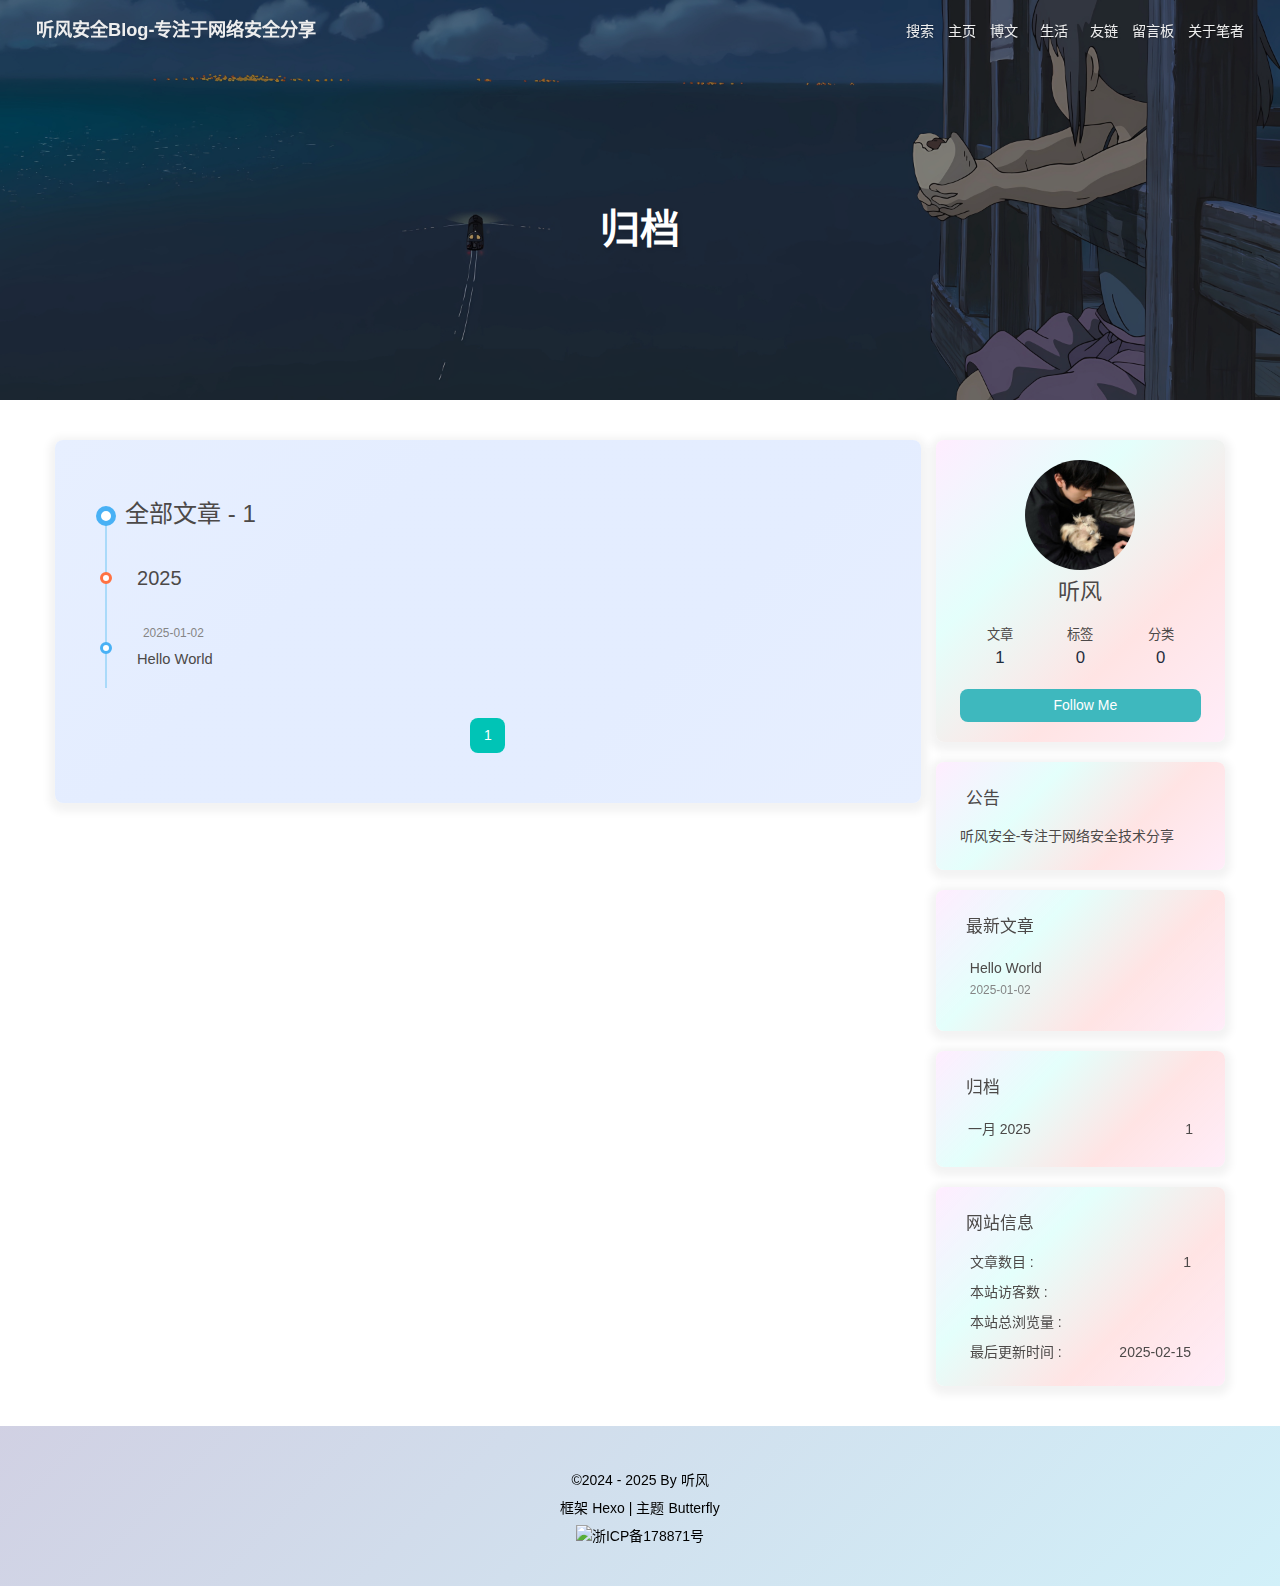
==== archives/index.html @ 0c395a83 "Site updated: 2025-02-15 21:21:56" ====
<!DOCTYPE html><html lang="zh-CN" data-theme="light"><head><meta charset="UTF-8"><meta http-equiv="X-UA-Compatible" content="IE=edge"><meta name="viewport" content="width=device-width, initial-scale=1.0,viewport-fit=cover"><title>归档 | 听风安全Blog-专注于网络安全分享</title><meta name="author" content="听风"><meta name="copyright" content="听风"><meta name="format-detection" content="telephone=no"><meta name="theme-color" content="#ffffff"><meta property="og:type" content="website">
<meta property="og:title" content="归档">
<meta property="og:url" content="http://www.tinfsec.xyz/archives/index.html">
<meta property="og:site_name" content="听风安全Blog-专注于网络安全分享">
<meta property="og:locale" content="zh_CN">
<meta property="og:image" content="http://www.tinfsec.xyz/image/icon.jpg">
<meta property="article:author" content="听风">
<meta name="twitter:card" content="summary">
<meta name="twitter:image" content="http://www.tinfsec.xyz/image/icon.jpg"><link rel="shortcut icon" href="/img/favicon.png"><link rel="canonical" href="http://www.tinfsec.xyz/archives/index.html"><link rel="preconnect" href="//cdn.jsdelivr.net"/><link rel="preconnect" href="//busuanzi.ibruce.info"/><link rel="stylesheet" href="/css/index.css"><link rel="stylesheet" href="https://cdn.jsdelivr.net/npm/@fortawesome/fontawesome-free/css/all.min.css"><link rel="stylesheet" href="https://cdn.jsdelivr.net/npm/node-snackbar/dist/snackbar.min.css" media="print" onload="this.media='all'"><script>
    (() => {
      
    const saveToLocal = {
      set: (key, value, ttl) => {
        if (!ttl) return
        const expiry = Date.now() + ttl * 86400000
        localStorage.setItem(key, JSON.stringify({ value, expiry }))
      },
      get: key => {
        const itemStr = localStorage.getItem(key)
        if (!itemStr) return undefined
        const { value, expiry } = JSON.parse(itemStr)
        if (Date.now() > expiry) {
          localStorage.removeItem(key)
          return undefined
        }
        return value
      }
    }

    window.btf = {
      saveToLocal,
      getScript: (url, attr = {}) => new Promise((resolve, reject) => {
        const script = document.createElement('script')
        script.src = url
        script.async = true
        Object.entries(attr).forEach(([key, val]) => script.setAttribute(key, val))
        script.onload = script.onreadystatechange = () => {
          if (!script.readyState || /loaded|complete/.test(script.readyState)) resolve()
        }
        script.onerror = reject
        document.head.appendChild(script)
      }),
      getCSS: (url, id) => new Promise((resolve, reject) => {
        const link = document.createElement('link')
        link.rel = 'stylesheet'
        link.href = url
        if (id) link.id = id
        link.onload = link.onreadystatechange = () => {
          if (!link.readyState || /loaded|complete/.test(link.readyState)) resolve()
        }
        link.onerror = reject
        document.head.appendChild(link)
      }),
      addGlobalFn: (key, fn, name = false, parent = window) => {
        if (!false && key.startsWith('pjax')) return
        const globalFn = parent.globalFn || {}
        globalFn[key] = globalFn[key] || {}
        globalFn[key][name || Object.keys(globalFn[key]).length] = fn
        parent.globalFn = globalFn
      }
    }
  
      
      const activateDarkMode = () => {
        document.documentElement.setAttribute('data-theme', 'dark')
        if (document.querySelector('meta[name="theme-color"]') !== null) {
          document.querySelector('meta[name="theme-color"]').setAttribute('content', '#0d0d0d')
        }
      }
      const activateLightMode = () => {
        document.documentElement.setAttribute('data-theme', 'light')
        if (document.querySelector('meta[name="theme-color"]') !== null) {
          document.querySelector('meta[name="theme-color"]').setAttribute('content', '#ffffff')
        }
      }

      btf.activateDarkMode = activateDarkMode
      btf.activateLightMode = activateLightMode

      const theme = saveToLocal.get('theme')
    
          theme === 'dark' ? activateDarkMode() : theme === 'light' ? activateLightMode() : null
        
      
      const asideStatus = saveToLocal.get('aside-status')
      if (asideStatus !== undefined) {
        document.documentElement.classList.toggle('hide-aside', asideStatus === 'hide')
      }
    
      
    const detectApple = () => {
      if (/iPad|iPhone|iPod|Macintosh/.test(navigator.userAgent)) {
        document.documentElement.classList.add('apple')
      }
    }
    detectApple()
  
    })()
  </script><script>const GLOBAL_CONFIG = {
  root: '/',
  algolia: undefined,
  localSearch: {"path":"/search.xml","preload":false,"top_n_per_article":1,"unescape":false,"languages":{"hits_empty":"未找到符合您查询的内容：${query}","hits_stats":"共找到 ${hits} 篇文章"}},
  translate: {"defaultEncoding":1,"translateDelay":0,"msgToTraditionalChinese":"繁","msgToSimplifiedChinese":"简"},
  highlight: {"plugin":"highlight.js","highlightCopy":true,"highlightLang":true,"highlightHeightLimit":false,"highlightFullpage":false,"highlightMacStyle":true},
  copy: {
    success: '复制成功',
    error: '复制失败',
    noSupport: '浏览器不支持'
  },
  relativeDate: {
    homepage: false,
    post: false
  },
  runtime: '',
  dateSuffix: {
    just: '刚刚',
    min: '分钟前',
    hour: '小时前',
    day: '天前',
    month: '个月前'
  },
  copyright: {"limitCount":150,"languages":{"author":"作者: 听风","link":"链接: ","source":"来源: 听风安全Blog-专注于网络安全分享","info":"著作权归作者所有。商业转载请联系作者获得授权，非商业转载请注明出处。"}},
  lightbox: 'null',
  Snackbar: {"chs_to_cht":"已切换为繁体中文","cht_to_chs":"已切换为简体中文","day_to_night":"已切换为深色模式","night_to_day":"已切换为浅色模式","bgLight":"#49b1f5","bgDark":"#2d3035","position":"bottom-left"},
  infinitegrid: {
    js: 'https://cdn.jsdelivr.net/npm/@egjs/infinitegrid/dist/infinitegrid.min.js',
    buttonText: '加载更多'
  },
  isPhotoFigcaption: false,
  islazyloadPlugin: false,
  isAnchor: false,
  percent: {
    toc: true,
    rightside: false,
  },
  autoDarkmode: false
}</script><script id="config-diff">var GLOBAL_CONFIG_SITE = {
  title: '归档',
  isHighlightShrink: false,
  isToc: false,
  pageType: 'archive'
}</script><link rel="stylesheet" href="/styles/main.css"><script src="/styles/fish.js"></script><script src="https://cdn.bootcss.com/jquery/3.4.1/jquery.min.js"></script><meta name="generator" content="Hexo 7.3.0"><link rel="alternate" href="/atom.xml" title="听风安全Blog-专注于网络安全分享" type="application/atom+xml">
</head><body><div id="sidebar"><div id="menu-mask"></div><div id="sidebar-menus"><div class="avatar-img text-center"><img src="/image/icon.jpg" onerror="this.onerror=null;this.src='/img/friend_404.gif'" alt="avatar"/></div><div class="site-data text-center"><a href="/archives/"><div class="headline">文章</div><div class="length-num">1</div></a><a href="/tags/"><div class="headline">标签</div><div class="length-num">0</div></a><a href="/categories/"><div class="headline">分类</div><div class="length-num">0</div></a></div><div class="menus_items"><div class="menus_item"><a class="site-page" href="/"><i class="fa-fw fas fa-home"></i><span> 主页</span></a></div><div class="menus_item"><span class="site-page group"><i class="fa-fw fa fa-graduation-cap"></i><span> 博文</span><i class="fas fa-chevron-down"></i></span><ul class="menus_item_child"><li><a class="site-page child" href="/categories/"><i class="fa-fw fa fa-archive"></i><span> 分类</span></a></li><li><a class="site-page child" href="/tags/"><i class="fa-fw fa fa-tags"></i><span> 标签</span></a></li><li><a class="site-page child" href="/archives/"><i class="fa-fw fa fa-folder-open"></i><span> 归档</span></a></li></ul></div><div class="menus_item"><span class="site-page group"><i class="fa-fw fas fa-list"></i><span> 生活</span><i class="fas fa-chevron-down"></i></span><ul class="menus_item_child"><li><a class="site-page child" href="/photos/"><i class="fa-fw fa fa-camera-retro"></i><span> 相册</span></a></li><li><a class="site-page child" href="/music/"><i class="fa-fw fa fa-music"></i><span> 音乐</span></a></li><li><a class="site-page child" href="/movies/"><i class="fa-fw fas fa-video"></i><span> 影视</span></a></li></ul></div><div class="menus_item"><a class="site-page" href="/links/"><i class="fa-fw fa fa-link"></i><span> 友链</span></a></div><div class="menus_item"><a class="site-page" href="/comment/"><i class="fa-fw fa fa-paper-plane"></i><span> 留言板</span></a></div><div class="menus_item"><a class="site-page" href="/about/"><i class="fa-fw fas fa-heart"></i><span> 关于笔者</span></a></div></div></div></div><div class="page" id="body-wrap"><header class="not-home-page" id="page-header" style="background-image: url(/image/back.jpg);"><nav id="nav"><span id="blog-info"><a class="nav-site-title" href="/"><span class="site-name">听风安全Blog-专注于网络安全分享</span></a></span><div id="menus"><div id="search-button"><span class="site-page social-icon search"><i class="fas fa-search fa-fw"></i><span> 搜索</span></span></div><div class="menus_items"><div class="menus_item"><a class="site-page" href="/"><i class="fa-fw fas fa-home"></i><span> 主页</span></a></div><div class="menus_item"><span class="site-page group"><i class="fa-fw fa fa-graduation-cap"></i><span> 博文</span><i class="fas fa-chevron-down"></i></span><ul class="menus_item_child"><li><a class="site-page child" href="/categories/"><i class="fa-fw fa fa-archive"></i><span> 分类</span></a></li><li><a class="site-page child" href="/tags/"><i class="fa-fw fa fa-tags"></i><span> 标签</span></a></li><li><a class="site-page child" href="/archives/"><i class="fa-fw fa fa-folder-open"></i><span> 归档</span></a></li></ul></div><div class="menus_item"><span class="site-page group"><i class="fa-fw fas fa-list"></i><span> 生活</span><i class="fas fa-chevron-down"></i></span><ul class="menus_item_child"><li><a class="site-page child" href="/photos/"><i class="fa-fw fa fa-camera-retro"></i><span> 相册</span></a></li><li><a class="site-page child" href="/music/"><i class="fa-fw fa fa-music"></i><span> 音乐</span></a></li><li><a class="site-page child" href="/movies/"><i class="fa-fw fas fa-video"></i><span> 影视</span></a></li></ul></div><div class="menus_item"><a class="site-page" href="/links/"><i class="fa-fw fa fa-link"></i><span> 友链</span></a></div><div class="menus_item"><a class="site-page" href="/comment/"><i class="fa-fw fa fa-paper-plane"></i><span> 留言板</span></a></div><div class="menus_item"><a class="site-page" href="/about/"><i class="fa-fw fas fa-heart"></i><span> 关于笔者</span></a></div></div><div id="toggle-menu"><span class="site-page"><i class="fas fa-bars fa-fw"></i></span></div></div></nav><div id="page-site-info"><h1 id="site-title">归档</h1></div></header><main class="layout" id="content-inner"><div id="archive"><div class="article-sort-title">全部文章 - 1</div><div class="article-sort"><div class="article-sort-item year">2025</div><div class="article-sort-item no-article-cover"><div class="article-sort-item-info"><div class="article-sort-item-time"><i class="far fa-calendar-alt"></i><time class="post-meta-date-created" datetime="2025-01-02T10:53:34.000Z" title="发表于 2025-01-02 18:53:34">2025-01-02</time></div><a class="article-sort-item-title" href="/2025/01/02/hello-world/" title="Hello World">Hello World</a></div></div></div><nav id="pagination"><div class="pagination"><span class="page-number current">1</span></div></nav></div><div class="aside-content" id="aside-content"><div class="card-widget card-info text-center"><div class="avatar-img"><img src="/image/icon.jpg" onerror="this.onerror=null;this.src='/img/friend_404.gif'" alt="avatar"/></div><div class="author-info-name">听风</div><div class="author-info-description"></div><div class="site-data"><a href="/archives/"><div class="headline">文章</div><div class="length-num">1</div></a><a href="/tags/"><div class="headline">标签</div><div class="length-num">0</div></a><a href="/categories/"><div class="headline">分类</div><div class="length-num">0</div></a></div><a id="card-info-btn" target="_blank" rel="noopener" href="https://github.com/tingfsec"><i class="fab fa-github"></i><span>Follow Me</span></a></div><div class="card-widget card-announcement"><div class="item-headline"><i class="fas fa-bullhorn fa-shake"></i><span>公告</span></div><div class="announcement_content">听风安全-专注于网络安全技术分享</div></div><div class="sticky_layout"><div class="card-widget card-recent-post"><div class="item-headline"><i class="fas fa-history"></i><span>最新文章</span></div><div class="aside-list"><div class="aside-list-item no-cover"><div class="content"><a class="title" href="/2025/01/02/hello-world/" title="Hello World">Hello World</a><time datetime="2025-01-02T10:53:34.000Z" title="发表于 2025-01-02 18:53:34">2025-01-02</time></div></div></div></div><div class="card-widget card-archives">
    <div class="item-headline">
      <i class="fas fa-archive"></i>
      <span>归档</span>
      
    </div>
  
    <ul class="card-archive-list">
      
        <li class="card-archive-list-item">
          <a class="card-archive-list-link" href="/archives/2025/01/">
            <span class="card-archive-list-date">
              一月 2025
            </span>
            <span class="card-archive-list-count">1</span>
          </a>
        </li>
      
    </ul>
  </div><div class="card-widget card-webinfo"><div class="item-headline"><i class="fas fa-chart-line"></i><span>网站信息</span></div><div class="webinfo"><div class="webinfo-item"><div class="item-name">文章数目 :</div><div class="item-count">1</div></div><div class="webinfo-item"><div class="item-name">本站访客数 :</div><div class="item-count" id="busuanzi_value_site_uv"><i class="fa-solid fa-spinner fa-spin"></i></div></div><div class="webinfo-item"><div class="item-name">本站总浏览量 :</div><div class="item-count" id="busuanzi_value_site_pv"><i class="fa-solid fa-spinner fa-spin"></i></div></div><div class="webinfo-item"><div class="item-name">最后更新时间 :</div><div class="item-count" id="last-push-date" data-lastPushDate="2025-02-15T13:21:54.171Z"><i class="fa-solid fa-spinner fa-spin"></i></div></div></div></div></div></div></main><footer id="footer"><div id="footer-wrap"><div class="copyright">&copy;2024 - 2025 By 听风</div><div class="framework-info"><span>框架 </span><a target="_blank" rel="noopener" href="https://hexo.io">Hexo</a><span class="footer-separator">|</span><span>主题 </span><a target="_blank" rel="noopener" href="https://github.com/jerryc127/hexo-theme-butterfly">Butterfly</a></div><div class="footer_custom_text"><img src="https://haiyong.site/img/icp.png"><a href="https://beian.miit.gov.cn/#/Integrated/index" style="color:black" target="_blank">浙ICP备178871号</a></div></div></footer></div><div id="rightside"><div id="rightside-config-hide"><button id="translateLink" type="button" title="简繁转换">简</button><button id="darkmode" type="button" title="日间和夜间模式切换"><i class="fas fa-adjust"></i></button><button id="hide-aside-btn" type="button" title="单栏和双栏切换"><i class="fas fa-arrows-alt-h"></i></button></div><div id="rightside-config-show"><button id="rightside-config" type="button" title="设置"><i class="fas fa-cog fa-spin"></i></button><button id="go-up" type="button" title="回到顶部"><span class="scroll-percent"></span><i class="fas fa-arrow-up"></i></button></div></div><div><script src="/js/utils.js"></script><script src="/js/main.js"></script><script src="/js/tw_cn.js"></script><script src="https://cdn.jsdelivr.net/npm/node-snackbar/dist/snackbar.min.js"></script><div class="js-pjax"><script>(() => {
  const runMermaid = ele => {
    window.loadMermaid = true
    const theme = document.documentElement.getAttribute('data-theme') === 'dark' ? 'dark' : 'default'

    ele.forEach((item, index) => {
      const mermaidSrc = item.firstElementChild
      const mermaidThemeConfig = `%%{init:{ 'theme':'${theme}'}}%%\n`
      const mermaidID = `mermaid-${index}`
      const mermaidDefinition = mermaidThemeConfig + mermaidSrc.textContent

      const renderFn = mermaid.render(mermaidID, mermaidDefinition)
      const renderMermaid = svg => {
        mermaidSrc.insertAdjacentHTML('afterend', svg)
      }

      // mermaid v9 and v10 compatibility
      typeof renderFn === 'string' ? renderMermaid(renderFn) : renderFn.then(({ svg }) => renderMermaid(svg))
    })
  }

  const codeToMermaid = () => {
    const codeMermaidEle = document.querySelectorAll('pre > code.mermaid')
    if (codeMermaidEle.length === 0) return

    codeMermaidEle.forEach(ele => {
      const preEle = document.createElement('pre')
      preEle.className = 'mermaid-src'
      preEle.hidden = true
      preEle.textContent = ele.textContent
      const newEle = document.createElement('div')
      newEle.className = 'mermaid-wrap'
      newEle.appendChild(preEle)
      ele.parentNode.replaceWith(newEle)
    })
  }

  const loadMermaid = () => {
    if (true) codeToMermaid()
    const $mermaid = document.querySelectorAll('#article-container .mermaid-wrap')
    if ($mermaid.length === 0) return

    const runMermaidFn = () => runMermaid($mermaid)
    btf.addGlobalFn('themeChange', runMermaidFn, 'mermaid')
    window.loadMermaid ? runMermaidFn() : btf.getScript('https://cdn.jsdelivr.net/npm/mermaid/dist/mermaid.min.js').then(runMermaidFn)
  }

  btf.addGlobalFn('encrypt', loadMermaid, 'mermaid')
  window.pjax ? loadMermaid() : document.addEventListener('DOMContentLoaded', loadMermaid)
})()</script></div><script src="https://cdn.bootcss.com/jquery/3.4.1/jquery.min.js"></script><script src="https://cdn.jsdelivr.net/gh/xiabo2/CDN@latest/fishes.js"></script><script defer="defer" id="fluttering_ribbon" mobile="false" src="https://cdn.jsdelivr.net/npm/butterfly-extsrc/dist/canvas-fluttering-ribbon.min.js"></script><script src="https://cdn.jsdelivr.net/npm/butterfly-extsrc/dist/activate-power-mode.min.js"></script><script>POWERMODE.colorful = true;
POWERMODE.shake = true;
POWERMODE.mobile = false;
document.body.addEventListener('input', POWERMODE);
</script><script id="click-heart" src="https://cdn.jsdelivr.net/npm/butterfly-extsrc/dist/click-heart.min.js" async="async" mobile="false"></script><script async data-pjax src="//busuanzi.ibruce.info/busuanzi/2.3/busuanzi.pure.mini.js"></script><div id="local-search"><div class="search-dialog"><nav class="search-nav"><span class="search-dialog-title">搜索</span><span id="loading-status"></span><button class="search-close-button"><i class="fas fa-times"></i></button></nav><div class="text-center" id="loading-database"><i class="fas fa-spinner fa-pulse"></i><span>  数据加载中</span></div><div class="search-wrap"><div id="local-search-input"><div class="local-search-box"><input class="local-search-box--input" placeholder="搜索文章" type="text"/></div></div><hr/><div id="local-search-results"></div><div id="local-search-stats-wrap"></div></div></div><div id="search-mask"></div><script src="/js/search/local-search.js"></script></div></div></body></html>
---- styles/main.css ----
/* 鱼塘固定宽度 */
canvas:not(#ribbon-canvas), #web_bg {
    margin-bottom: -0.5rem;
    display: block;
    width: 100%;
    height: 160px
}
 
/* 鱼塘渐变色 */
body{
 overflow-x: hidden;
}
#footer {
 height:160px;
 background: linear-gradient(
  135deg,
  rgba(23, 23, 116, 0.2),
  rgba(28, 181, 224, 0.2)
 );
}
#footer #footer-wrap,
#footer-wrap a {
 color: #000;
}
#footer #footer-wrap {
 z-index: 1;
}
 
#footer .container {
 line-height: 0;
 position: relative;
 height: 100%;
 width: 100vw;
}
 
/* 侧边栏个人信息卡片动态渐变色 */
#aside-content>.card-widget.card-info{
    background: linear-gradient(-45deg, rgba(255, 225, 245, 0.6), 
rgba(255, 225, 225, 0.9), 
rgba(225, 255, 251, 0.9), 
rgba(255, 225, 255, 0.6));
}
[data-theme=dark] #aside-content>.card-widget.card-info {
    background: linear-gradient(-45deg, rgb(225, 238, 255), 
    rgba(225, 255, 253, 0.9), 
    rgba(225, 243, 255, 0.9), 
    rgba(255, 225, 253, 0.6));
}
/* 侧边栏公告栏卡片渐变色 */
#aside-content>.card-widget.card-announcement{
    background: linear-gradient(-45deg, rgba(255, 225, 245, 0.6), 
    rgba(255, 225, 225, 0.9), 
    rgba(225, 255, 251, 0.9), 
    rgba(255, 225, 255, 0.6));
}
[data-theme=dark] #aside-content>.card-widget.card-announcement{
    background: linear-gradient(-45deg, rgba(255, 225, 245, 0.6), 
    rgba(255, 225, 225, 0.9), 
    rgba(225, 255, 251, 0.9), 
    rgba(255, 225, 255, 0.6));
}
/* 侧边栏目录最新文章卡片渐变色 */
#aside-content>.sticky_layout>.card-widget{
    background: linear-gradient(-45deg, rgba(255, 225, 245, 0.6), 
    rgba(255, 225, 225, 0.9), 
    rgba(225, 255, 251, 0.9), 
    rgba(255, 225, 255, 0.6));
}
[data-theme=dark] #aside-content>.sticky_layout>.card-widget{
    background: linear-gradient(-45deg, rgba(255, 225, 245, 0.6), 
    rgba(255, 225, 225, 0.9), 
    rgba(225, 255, 251, 0.9), 
    rgba(255, 225, 255, 0.6));
}
/* 个人信息Follow me按钮 */
#aside-content>.card-widget.card-info>#card-info-btn {
    background-color: #3eb8be;
    border-radius: 8px;
}
/*文章页面*/
/* .layout>#post {
    background: linear-gradient(-45deg, rgba(225, 255, 252, 0.8), 
rgba(255, 225, 229, 0.9), 
rgba(225, 255, 225, 0.9), 
rgba(253, 255, 225, 0.8));
}
[data-theme=dark] .layout>#post {
    background: linear-gradient(-45deg, rgba(24,40,72,.2), 
rgba(35,37,58,.9), 
rgba(35,37,58,.9), 
rgba(24,40,72,.2));
} */
/*主页文章预览页面*/
#recent-posts>.recent-post-item{
    background: linear-gradient(-45deg, rgba(225, 255, 252, 0.8), 
    rgba(255, 225, 229, 0.9), 
    rgba(225, 255, 225, 0.9), 
    rgba(253, 255, 225, 0.8));
}
[data-theme=dark] #recent-posts>.recent-post-item{
    background: linear-gradient(-45deg, rgba(24,40,72,.2), 
rgba(35,37,58,.9), 
rgba(35,37,58,.9), 
rgba(24,40,72,.2));
}
 
/*分类页面*/
.layout>#page {
    background: linear-gradient(-45deg, rgba(225,235,255,.8), 
rgba(225,235,255,.9), 
rgba(225,235,255,.9), 
rgba(225,235,255,.8));
}
[data-theme=dark] .layout>#page {
    background: linear-gradient(-45deg, rgba(24,40,72,.2), 
rgba(35,37,58,.9), 
rgba(35,37,58,.9), 
rgba(24,40,72,.2));
}
 
/*时间轴页面*/
.layout>#archive {
    background: linear-gradient(-45deg, rgba(225,235,255,.8), 
rgba(225,235,255,.9), 
rgba(225,235,255,.9), 
rgba(225,235,255,.8));
}
[data-theme=dark] .layout>#archive {
    background: linear-gradient(-45deg, rgba(24,40,72,.2), 
rgba(35,37,58,.9), 
rgba(35,37,58,.9), 
rgba(24,40,72,.2));
}
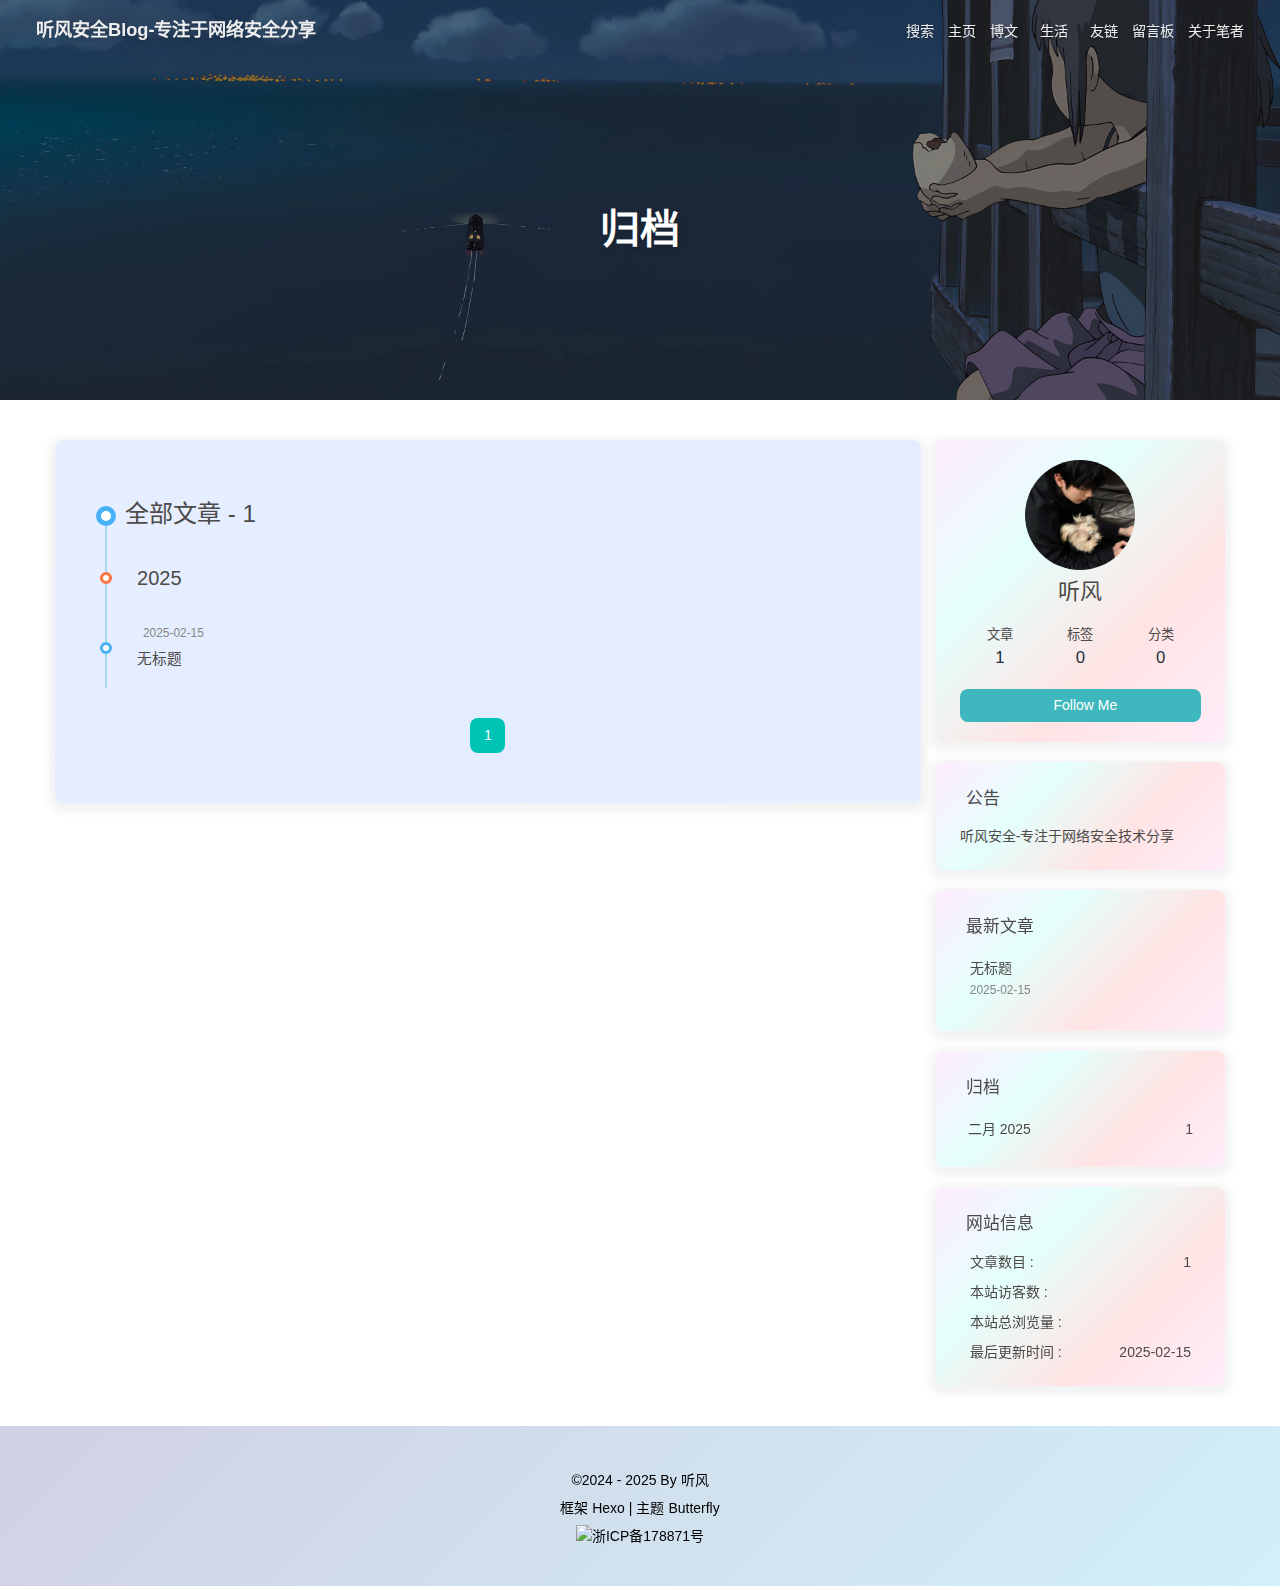
==== commit f31ee7fa: "Site updated: 2025-02-15 22:52:41" ====
--- a/archives/index.html
+++ b/archives/index.html
@@ -140,7 +140,7 @@
   isToc: false,
   pageType: 'archive'
 }</script><link rel="stylesheet" href="/styles/main.css"><script src="/styles/fish.js"></script><script src="https://cdn.bootcss.com/jquery/3.4.1/jquery.min.js"></script><meta name="generator" content="Hexo 7.3.0"><link rel="alternate" href="/atom.xml" title="听风安全Blog-专注于网络安全分享" type="application/atom+xml">
-</head><body><div id="sidebar"><div id="menu-mask"></div><div id="sidebar-menus"><div class="avatar-img text-center"><img src="/image/icon.jpg" onerror="this.onerror=null;this.src='/img/friend_404.gif'" alt="avatar"/></div><div class="site-data text-center"><a href="/archives/"><div class="headline">文章</div><div class="length-num">1</div></a><a href="/tags/"><div class="headline">标签</div><div class="length-num">0</div></a><a href="/categories/"><div class="headline">分类</div><div class="length-num">0</div></a></div><div class="menus_items"><div class="menus_item"><a class="site-page" href="/"><i class="fa-fw fas fa-home"></i><span> 主页</span></a></div><div class="menus_item"><span class="site-page group"><i class="fa-fw fa fa-graduation-cap"></i><span> 博文</span><i class="fas fa-chevron-down"></i></span><ul class="menus_item_child"><li><a class="site-page child" href="/categories/"><i class="fa-fw fa fa-archive"></i><span> 分类</span></a></li><li><a class="site-page child" href="/tags/"><i class="fa-fw fa fa-tags"></i><span> 标签</span></a></li><li><a class="site-page child" href="/archives/"><i class="fa-fw fa fa-folder-open"></i><span> 归档</span></a></li></ul></div><div class="menus_item"><span class="site-page group"><i class="fa-fw fas fa-list"></i><span> 生活</span><i class="fas fa-chevron-down"></i></span><ul class="menus_item_child"><li><a class="site-page child" href="/photos/"><i class="fa-fw fa fa-camera-retro"></i><span> 相册</span></a></li><li><a class="site-page child" href="/music/"><i class="fa-fw fa fa-music"></i><span> 音乐</span></a></li><li><a class="site-page child" href="/movies/"><i class="fa-fw fas fa-video"></i><span> 影视</span></a></li></ul></div><div class="menus_item"><a class="site-page" href="/links/"><i class="fa-fw fa fa-link"></i><span> 友链</span></a></div><div class="menus_item"><a class="site-page" href="/comment/"><i class="fa-fw fa fa-paper-plane"></i><span> 留言板</span></a></div><div class="menus_item"><a class="site-page" href="/about/"><i class="fa-fw fas fa-heart"></i><span> 关于笔者</span></a></div></div></div></div><div class="page" id="body-wrap"><header class="not-home-page" id="page-header" style="background-image: url(/image/back.jpg);"><nav id="nav"><span id="blog-info"><a class="nav-site-title" href="/"><span class="site-name">听风安全Blog-专注于网络安全分享</span></a></span><div id="menus"><div id="search-button"><span class="site-page social-icon search"><i class="fas fa-search fa-fw"></i><span> 搜索</span></span></div><div class="menus_items"><div class="menus_item"><a class="site-page" href="/"><i class="fa-fw fas fa-home"></i><span> 主页</span></a></div><div class="menus_item"><span class="site-page group"><i class="fa-fw fa fa-graduation-cap"></i><span> 博文</span><i class="fas fa-chevron-down"></i></span><ul class="menus_item_child"><li><a class="site-page child" href="/categories/"><i class="fa-fw fa fa-archive"></i><span> 分类</span></a></li><li><a class="site-page child" href="/tags/"><i class="fa-fw fa fa-tags"></i><span> 标签</span></a></li><li><a class="site-page child" href="/archives/"><i class="fa-fw fa fa-folder-open"></i><span> 归档</span></a></li></ul></div><div class="menus_item"><span class="site-page group"><i class="fa-fw fas fa-list"></i><span> 生活</span><i class="fas fa-chevron-down"></i></span><ul class="menus_item_child"><li><a class="site-page child" href="/photos/"><i class="fa-fw fa fa-camera-retro"></i><span> 相册</span></a></li><li><a class="site-page child" href="/music/"><i class="fa-fw fa fa-music"></i><span> 音乐</span></a></li><li><a class="site-page child" href="/movies/"><i class="fa-fw fas fa-video"></i><span> 影视</span></a></li></ul></div><div class="menus_item"><a class="site-page" href="/links/"><i class="fa-fw fa fa-link"></i><span> 友链</span></a></div><div class="menus_item"><a class="site-page" href="/comment/"><i class="fa-fw fa fa-paper-plane"></i><span> 留言板</span></a></div><div class="menus_item"><a class="site-page" href="/about/"><i class="fa-fw fas fa-heart"></i><span> 关于笔者</span></a></div></div><div id="toggle-menu"><span class="site-page"><i class="fas fa-bars fa-fw"></i></span></div></div></nav><div id="page-site-info"><h1 id="site-title">归档</h1></div></header><main class="layout" id="content-inner"><div id="archive"><div class="article-sort-title">全部文章 - 1</div><div class="article-sort"><div class="article-sort-item year">2025</div><div class="article-sort-item no-article-cover"><div class="article-sort-item-info"><div class="article-sort-item-time"><i class="far fa-calendar-alt"></i><time class="post-meta-date-created" datetime="2025-01-02T10:53:34.000Z" title="发表于 2025-01-02 18:53:34">2025-01-02</time></div><a class="article-sort-item-title" href="/2025/01/02/hello-world/" title="Hello World">Hello World</a></div></div></div><nav id="pagination"><div class="pagination"><span class="page-number current">1</span></div></nav></div><div class="aside-content" id="aside-content"><div class="card-widget card-info text-center"><div class="avatar-img"><img src="/image/icon.jpg" onerror="this.onerror=null;this.src='/img/friend_404.gif'" alt="avatar"/></div><div class="author-info-name">听风</div><div class="author-info-description"></div><div class="site-data"><a href="/archives/"><div class="headline">文章</div><div class="length-num">1</div></a><a href="/tags/"><div class="headline">标签</div><div class="length-num">0</div></a><a href="/categories/"><div class="headline">分类</div><div class="length-num">0</div></a></div><a id="card-info-btn" target="_blank" rel="noopener" href="https://github.com/tingfsec"><i class="fab fa-github"></i><span>Follow Me</span></a></div><div class="card-widget card-announcement"><div class="item-headline"><i class="fas fa-bullhorn fa-shake"></i><span>公告</span></div><div class="announcement_content">听风安全-专注于网络安全技术分享</div></div><div class="sticky_layout"><div class="card-widget card-recent-post"><div class="item-headline"><i class="fas fa-history"></i><span>最新文章</span></div><div class="aside-list"><div class="aside-list-item no-cover"><div class="content"><a class="title" href="/2025/01/02/hello-world/" title="Hello World">Hello World</a><time datetime="2025-01-02T10:53:34.000Z" title="发表于 2025-01-02 18:53:34">2025-01-02</time></div></div></div></div><div class="card-widget card-archives">
+</head><body><div id="sidebar"><div id="menu-mask"></div><div id="sidebar-menus"><div class="avatar-img text-center"><img src="/image/icon.jpg" onerror="this.onerror=null;this.src='/img/friend_404.gif'" alt="avatar"/></div><div class="site-data text-center"><a href="/archives/"><div class="headline">文章</div><div class="length-num">1</div></a><a href="/tags/"><div class="headline">标签</div><div class="length-num">0</div></a><a href="/categories/"><div class="headline">分类</div><div class="length-num">0</div></a></div><div class="menus_items"><div class="menus_item"><a class="site-page" href="/"><i class="fa-fw fas fa-home"></i><span> 主页</span></a></div><div class="menus_item"><span class="site-page group"><i class="fa-fw fa fa-graduation-cap"></i><span> 博文</span><i class="fas fa-chevron-down"></i></span><ul class="menus_item_child"><li><a class="site-page child" href="/categories/"><i class="fa-fw fa fa-archive"></i><span> 分类</span></a></li><li><a class="site-page child" href="/tags/"><i class="fa-fw fa fa-tags"></i><span> 标签</span></a></li><li><a class="site-page child" href="/archives/"><i class="fa-fw fa fa-folder-open"></i><span> 归档</span></a></li></ul></div><div class="menus_item"><span class="site-page group"><i class="fa-fw fas fa-list"></i><span> 生活</span><i class="fas fa-chevron-down"></i></span><ul class="menus_item_child"><li><a class="site-page child" href="/photos/"><i class="fa-fw fa fa-camera-retro"></i><span> 相册</span></a></li><li><a class="site-page child" href="/music/"><i class="fa-fw fa fa-music"></i><span> 音乐</span></a></li><li><a class="site-page child" href="/movies/"><i class="fa-fw fas fa-video"></i><span> 影视</span></a></li></ul></div><div class="menus_item"><a class="site-page" href="/links/"><i class="fa-fw fa fa-link"></i><span> 友链</span></a></div><div class="menus_item"><a class="site-page" href="/comment/"><i class="fa-fw fa fa-paper-plane"></i><span> 留言板</span></a></div><div class="menus_item"><a class="site-page" href="/about/"><i class="fa-fw fas fa-heart"></i><span> 关于笔者</span></a></div></div></div></div><div class="page" id="body-wrap"><header class="not-home-page" id="page-header" style="background-image: url(/image/back.jpg);"><nav id="nav"><span id="blog-info"><a class="nav-site-title" href="/"><span class="site-name">听风安全Blog-专注于网络安全分享</span></a></span><div id="menus"><div id="search-button"><span class="site-page social-icon search"><i class="fas fa-search fa-fw"></i><span> 搜索</span></span></div><div class="menus_items"><div class="menus_item"><a class="site-page" href="/"><i class="fa-fw fas fa-home"></i><span> 主页</span></a></div><div class="menus_item"><span class="site-page group"><i class="fa-fw fa fa-graduation-cap"></i><span> 博文</span><i class="fas fa-chevron-down"></i></span><ul class="menus_item_child"><li><a class="site-page child" href="/categories/"><i class="fa-fw fa fa-archive"></i><span> 分类</span></a></li><li><a class="site-page child" href="/tags/"><i class="fa-fw fa fa-tags"></i><span> 标签</span></a></li><li><a class="site-page child" href="/archives/"><i class="fa-fw fa fa-folder-open"></i><span> 归档</span></a></li></ul></div><div class="menus_item"><span class="site-page group"><i class="fa-fw fas fa-list"></i><span> 生活</span><i class="fas fa-chevron-down"></i></span><ul class="menus_item_child"><li><a class="site-page child" href="/photos/"><i class="fa-fw fa fa-camera-retro"></i><span> 相册</span></a></li><li><a class="site-page child" href="/music/"><i class="fa-fw fa fa-music"></i><span> 音乐</span></a></li><li><a class="site-page child" href="/movies/"><i class="fa-fw fas fa-video"></i><span> 影视</span></a></li></ul></div><div class="menus_item"><a class="site-page" href="/links/"><i class="fa-fw fa fa-link"></i><span> 友链</span></a></div><div class="menus_item"><a class="site-page" href="/comment/"><i class="fa-fw fa fa-paper-plane"></i><span> 留言板</span></a></div><div class="menus_item"><a class="site-page" href="/about/"><i class="fa-fw fas fa-heart"></i><span> 关于笔者</span></a></div></div><div id="toggle-menu"><span class="site-page"><i class="fas fa-bars fa-fw"></i></span></div></div></nav><div id="page-site-info"><h1 id="site-title">归档</h1></div></header><main class="layout" id="content-inner"><div id="archive"><div class="article-sort-title">全部文章 - 1</div><div class="article-sort"><div class="article-sort-item year">2025</div><div class="article-sort-item no-article-cover"><div class="article-sort-item-info"><div class="article-sort-item-time"><i class="far fa-calendar-alt"></i><time class="post-meta-date-created" datetime="2025-02-15T14:45:27.000Z" title="发表于 2025-02-15 22:45:27">2025-02-15</time></div><a class="article-sort-item-title" href="/2025/02/15/about/" title="无标题">无标题</a></div></div></div><nav id="pagination"><div class="pagination"><span class="page-number current">1</span></div></nav></div><div class="aside-content" id="aside-content"><div class="card-widget card-info text-center"><div class="avatar-img"><img src="/image/icon.jpg" onerror="this.onerror=null;this.src='/img/friend_404.gif'" alt="avatar"/></div><div class="author-info-name">听风</div><div class="author-info-description"></div><div class="site-data"><a href="/archives/"><div class="headline">文章</div><div class="length-num">1</div></a><a href="/tags/"><div class="headline">标签</div><div class="length-num">0</div></a><a href="/categories/"><div class="headline">分类</div><div class="length-num">0</div></a></div><a id="card-info-btn" target="_blank" rel="noopener" href="https://github.com/tingfsec"><i class="fab fa-github"></i><span>Follow Me</span></a></div><div class="card-widget card-announcement"><div class="item-headline"><i class="fas fa-bullhorn fa-shake"></i><span>公告</span></div><div class="announcement_content">听风安全-专注于网络安全技术分享</div></div><div class="sticky_layout"><div class="card-widget card-recent-post"><div class="item-headline"><i class="fas fa-history"></i><span>最新文章</span></div><div class="aside-list"><div class="aside-list-item no-cover"><div class="content"><a class="title" href="/2025/02/15/about/" title="无标题">无标题</a><time datetime="2025-02-15T14:45:27.000Z" title="发表于 2025-02-15 22:45:27">2025-02-15</time></div></div></div></div><div class="card-widget card-archives">
     <div class="item-headline">
       <i class="fas fa-archive"></i>
       <span>归档</span>
@@ -150,16 +150,16 @@
     <ul class="card-archive-list">
       
         <li class="card-archive-list-item">
-          <a class="card-archive-list-link" href="/archives/2025/01/">
+          <a class="card-archive-list-link" href="/archives/2025/02/">
             <span class="card-archive-list-date">
-              一月 2025
+              二月 2025
             </span>
             <span class="card-archive-list-count">1</span>
           </a>
         </li>
       
     </ul>
-  </div><div class="card-widget card-webinfo"><div class="item-headline"><i class="fas fa-chart-line"></i><span>网站信息</span></div><div class="webinfo"><div class="webinfo-item"><div class="item-name">文章数目 :</div><div class="item-count">1</div></div><div class="webinfo-item"><div class="item-name">本站访客数 :</div><div class="item-count" id="busuanzi_value_site_uv"><i class="fa-solid fa-spinner fa-spin"></i></div></div><div class="webinfo-item"><div class="item-name">本站总浏览量 :</div><div class="item-count" id="busuanzi_value_site_pv"><i class="fa-solid fa-spinner fa-spin"></i></div></div><div class="webinfo-item"><div class="item-name">最后更新时间 :</div><div class="item-count" id="last-push-date" data-lastPushDate="2025-02-15T13:21:54.171Z"><i class="fa-solid fa-spinner fa-spin"></i></div></div></div></div></div></div></main><footer id="footer"><div id="footer-wrap"><div class="copyright">&copy;2024 - 2025 By 听风</div><div class="framework-info"><span>框架 </span><a target="_blank" rel="noopener" href="https://hexo.io">Hexo</a><span class="footer-separator">|</span><span>主题 </span><a target="_blank" rel="noopener" href="https://github.com/jerryc127/hexo-theme-butterfly">Butterfly</a></div><div class="footer_custom_text"><img src="https://haiyong.site/img/icp.png"><a href="https://beian.miit.gov.cn/#/Integrated/index" style="color:black" target="_blank">浙ICP备178871号</a></div></div></footer></div><div id="rightside"><div id="rightside-config-hide"><button id="translateLink" type="button" title="简繁转换">简</button><button id="darkmode" type="button" title="日间和夜间模式切换"><i class="fas fa-adjust"></i></button><button id="hide-aside-btn" type="button" title="单栏和双栏切换"><i class="fas fa-arrows-alt-h"></i></button></div><div id="rightside-config-show"><button id="rightside-config" type="button" title="设置"><i class="fas fa-cog fa-spin"></i></button><button id="go-up" type="button" title="回到顶部"><span class="scroll-percent"></span><i class="fas fa-arrow-up"></i></button></div></div><div><script src="/js/utils.js"></script><script src="/js/main.js"></script><script src="/js/tw_cn.js"></script><script src="https://cdn.jsdelivr.net/npm/node-snackbar/dist/snackbar.min.js"></script><div class="js-pjax"><script>(() => {
+  </div><div class="card-widget card-webinfo"><div class="item-headline"><i class="fas fa-chart-line"></i><span>网站信息</span></div><div class="webinfo"><div class="webinfo-item"><div class="item-name">文章数目 :</div><div class="item-count">1</div></div><div class="webinfo-item"><div class="item-name">本站访客数 :</div><div class="item-count" id="busuanzi_value_site_uv"><i class="fa-solid fa-spinner fa-spin"></i></div></div><div class="webinfo-item"><div class="item-name">本站总浏览量 :</div><div class="item-count" id="busuanzi_value_site_pv"><i class="fa-solid fa-spinner fa-spin"></i></div></div><div class="webinfo-item"><div class="item-name">最后更新时间 :</div><div class="item-count" id="last-push-date" data-lastPushDate="2025-02-15T14:52:33.404Z"><i class="fa-solid fa-spinner fa-spin"></i></div></div></div></div></div></div></main><footer id="footer"><div id="footer-wrap"><div class="copyright">&copy;2024 - 2025 By 听风</div><div class="framework-info"><span>框架 </span><a target="_blank" rel="noopener" href="https://hexo.io">Hexo</a><span class="footer-separator">|</span><span>主题 </span><a target="_blank" rel="noopener" href="https://github.com/jerryc127/hexo-theme-butterfly">Butterfly</a></div><div class="footer_custom_text"><img src="https://haiyong.site/img/icp.png"><a href="https://beian.miit.gov.cn/#/Integrated/index" style="color:black" target="_blank">浙ICP备178871号</a></div></div></footer></div><div id="rightside"><div id="rightside-config-hide"><button id="translateLink" type="button" title="简繁转换">简</button><button id="darkmode" type="button" title="日间和夜间模式切换"><i class="fas fa-adjust"></i></button><button id="hide-aside-btn" type="button" title="单栏和双栏切换"><i class="fas fa-arrows-alt-h"></i></button></div><div id="rightside-config-show"><button id="rightside-config" type="button" title="设置"><i class="fas fa-cog fa-spin"></i></button><button id="go-up" type="button" title="回到顶部"><span class="scroll-percent"></span><i class="fas fa-arrow-up"></i></button></div></div><div><script src="/js/utils.js"></script><script src="/js/main.js"></script><script src="/js/tw_cn.js"></script><script src="https://cdn.jsdelivr.net/npm/node-snackbar/dist/snackbar.min.js"></script><div class="js-pjax"><script>(() => {
   const runMermaid = ele => {
     window.loadMermaid = true
     const theme = document.documentElement.getAttribute('data-theme') === 'dark' ? 'dark' : 'default'
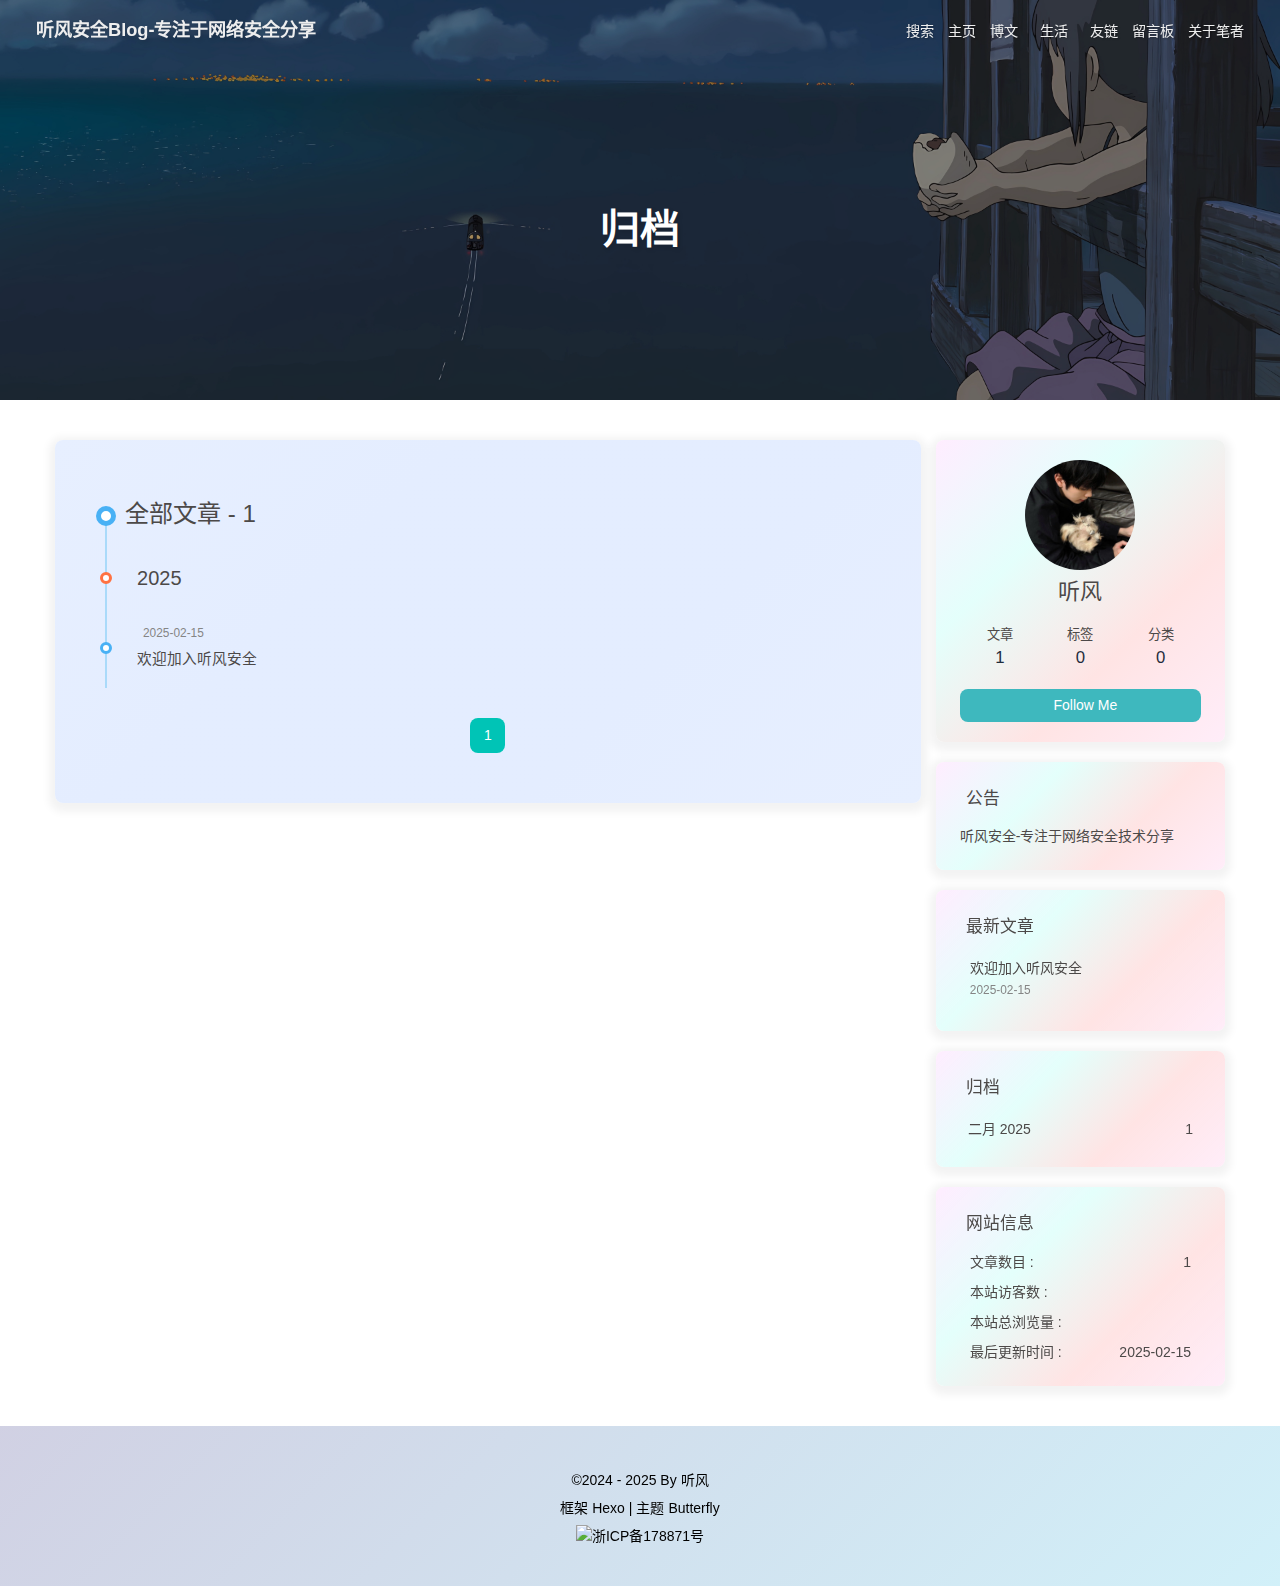
==== commit abc6cde0: "Site updated: 2025-02-15 23:08:07" ====
--- a/archives/index.html
+++ b/archives/index.html
@@ -140,7 +140,7 @@
   isToc: false,
   pageType: 'archive'
 }</script><link rel="stylesheet" href="/styles/main.css"><script src="/styles/fish.js"></script><script src="https://cdn.bootcss.com/jquery/3.4.1/jquery.min.js"></script><meta name="generator" content="Hexo 7.3.0"><link rel="alternate" href="/atom.xml" title="听风安全Blog-专注于网络安全分享" type="application/atom+xml">
-</head><body><div id="sidebar"><div id="menu-mask"></div><div id="sidebar-menus"><div class="avatar-img text-center"><img src="/image/icon.jpg" onerror="this.onerror=null;this.src='/img/friend_404.gif'" alt="avatar"/></div><div class="site-data text-center"><a href="/archives/"><div class="headline">文章</div><div class="length-num">1</div></a><a href="/tags/"><div class="headline">标签</div><div class="length-num">0</div></a><a href="/categories/"><div class="headline">分类</div><div class="length-num">0</div></a></div><div class="menus_items"><div class="menus_item"><a class="site-page" href="/"><i class="fa-fw fas fa-home"></i><span> 主页</span></a></div><div class="menus_item"><span class="site-page group"><i class="fa-fw fa fa-graduation-cap"></i><span> 博文</span><i class="fas fa-chevron-down"></i></span><ul class="menus_item_child"><li><a class="site-page child" href="/categories/"><i class="fa-fw fa fa-archive"></i><span> 分类</span></a></li><li><a class="site-page child" href="/tags/"><i class="fa-fw fa fa-tags"></i><span> 标签</span></a></li><li><a class="site-page child" href="/archives/"><i class="fa-fw fa fa-folder-open"></i><span> 归档</span></a></li></ul></div><div class="menus_item"><span class="site-page group"><i class="fa-fw fas fa-list"></i><span> 生活</span><i class="fas fa-chevron-down"></i></span><ul class="menus_item_child"><li><a class="site-page child" href="/photos/"><i class="fa-fw fa fa-camera-retro"></i><span> 相册</span></a></li><li><a class="site-page child" href="/music/"><i class="fa-fw fa fa-music"></i><span> 音乐</span></a></li><li><a class="site-page child" href="/movies/"><i class="fa-fw fas fa-video"></i><span> 影视</span></a></li></ul></div><div class="menus_item"><a class="site-page" href="/links/"><i class="fa-fw fa fa-link"></i><span> 友链</span></a></div><div class="menus_item"><a class="site-page" href="/comment/"><i class="fa-fw fa fa-paper-plane"></i><span> 留言板</span></a></div><div class="menus_item"><a class="site-page" href="/about/"><i class="fa-fw fas fa-heart"></i><span> 关于笔者</span></a></div></div></div></div><div class="page" id="body-wrap"><header class="not-home-page" id="page-header" style="background-image: url(/image/back.jpg);"><nav id="nav"><span id="blog-info"><a class="nav-site-title" href="/"><span class="site-name">听风安全Blog-专注于网络安全分享</span></a></span><div id="menus"><div id="search-button"><span class="site-page social-icon search"><i class="fas fa-search fa-fw"></i><span> 搜索</span></span></div><div class="menus_items"><div class="menus_item"><a class="site-page" href="/"><i class="fa-fw fas fa-home"></i><span> 主页</span></a></div><div class="menus_item"><span class="site-page group"><i class="fa-fw fa fa-graduation-cap"></i><span> 博文</span><i class="fas fa-chevron-down"></i></span><ul class="menus_item_child"><li><a class="site-page child" href="/categories/"><i class="fa-fw fa fa-archive"></i><span> 分类</span></a></li><li><a class="site-page child" href="/tags/"><i class="fa-fw fa fa-tags"></i><span> 标签</span></a></li><li><a class="site-page child" href="/archives/"><i class="fa-fw fa fa-folder-open"></i><span> 归档</span></a></li></ul></div><div class="menus_item"><span class="site-page group"><i class="fa-fw fas fa-list"></i><span> 生活</span><i class="fas fa-chevron-down"></i></span><ul class="menus_item_child"><li><a class="site-page child" href="/photos/"><i class="fa-fw fa fa-camera-retro"></i><span> 相册</span></a></li><li><a class="site-page child" href="/music/"><i class="fa-fw fa fa-music"></i><span> 音乐</span></a></li><li><a class="site-page child" href="/movies/"><i class="fa-fw fas fa-video"></i><span> 影视</span></a></li></ul></div><div class="menus_item"><a class="site-page" href="/links/"><i class="fa-fw fa fa-link"></i><span> 友链</span></a></div><div class="menus_item"><a class="site-page" href="/comment/"><i class="fa-fw fa fa-paper-plane"></i><span> 留言板</span></a></div><div class="menus_item"><a class="site-page" href="/about/"><i class="fa-fw fas fa-heart"></i><span> 关于笔者</span></a></div></div><div id="toggle-menu"><span class="site-page"><i class="fas fa-bars fa-fw"></i></span></div></div></nav><div id="page-site-info"><h1 id="site-title">归档</h1></div></header><main class="layout" id="content-inner"><div id="archive"><div class="article-sort-title">全部文章 - 1</div><div class="article-sort"><div class="article-sort-item year">2025</div><div class="article-sort-item no-article-cover"><div class="article-sort-item-info"><div class="article-sort-item-time"><i class="far fa-calendar-alt"></i><time class="post-meta-date-created" datetime="2025-02-15T14:45:27.000Z" title="发表于 2025-02-15 22:45:27">2025-02-15</time></div><a class="article-sort-item-title" href="/2025/02/15/about/" title="无标题">无标题</a></div></div></div><nav id="pagination"><div class="pagination"><span class="page-number current">1</span></div></nav></div><div class="aside-content" id="aside-content"><div class="card-widget card-info text-center"><div class="avatar-img"><img src="/image/icon.jpg" onerror="this.onerror=null;this.src='/img/friend_404.gif'" alt="avatar"/></div><div class="author-info-name">听风</div><div class="author-info-description"></div><div class="site-data"><a href="/archives/"><div class="headline">文章</div><div class="length-num">1</div></a><a href="/tags/"><div class="headline">标签</div><div class="length-num">0</div></a><a href="/categories/"><div class="headline">分类</div><div class="length-num">0</div></a></div><a id="card-info-btn" target="_blank" rel="noopener" href="https://github.com/tingfsec"><i class="fab fa-github"></i><span>Follow Me</span></a></div><div class="card-widget card-announcement"><div class="item-headline"><i class="fas fa-bullhorn fa-shake"></i><span>公告</span></div><div class="announcement_content">听风安全-专注于网络安全技术分享</div></div><div class="sticky_layout"><div class="card-widget card-recent-post"><div class="item-headline"><i class="fas fa-history"></i><span>最新文章</span></div><div class="aside-list"><div class="aside-list-item no-cover"><div class="content"><a class="title" href="/2025/02/15/about/" title="无标题">无标题</a><time datetime="2025-02-15T14:45:27.000Z" title="发表于 2025-02-15 22:45:27">2025-02-15</time></div></div></div></div><div class="card-widget card-archives">
+</head><body><div id="sidebar"><div id="menu-mask"></div><div id="sidebar-menus"><div class="avatar-img text-center"><img src="/image/icon.jpg" onerror="this.onerror=null;this.src='/img/friend_404.gif'" alt="avatar"/></div><div class="site-data text-center"><a href="/archives/"><div class="headline">文章</div><div class="length-num">1</div></a><a href="/tags/"><div class="headline">标签</div><div class="length-num">0</div></a><a href="/categories/"><div class="headline">分类</div><div class="length-num">0</div></a></div><div class="menus_items"><div class="menus_item"><a class="site-page" href="/"><i class="fa-fw fas fa-home"></i><span> 主页</span></a></div><div class="menus_item"><span class="site-page group"><i class="fa-fw fa fa-graduation-cap"></i><span> 博文</span><i class="fas fa-chevron-down"></i></span><ul class="menus_item_child"><li><a class="site-page child" href="/categories/"><i class="fa-fw fa fa-archive"></i><span> 分类</span></a></li><li><a class="site-page child" href="/tags/"><i class="fa-fw fa fa-tags"></i><span> 标签</span></a></li><li><a class="site-page child" href="/archives/"><i class="fa-fw fa fa-folder-open"></i><span> 归档</span></a></li></ul></div><div class="menus_item"><span class="site-page group"><i class="fa-fw fas fa-list"></i><span> 生活</span><i class="fas fa-chevron-down"></i></span><ul class="menus_item_child"><li><a class="site-page child" href="/photos/"><i class="fa-fw fa fa-camera-retro"></i><span> 相册</span></a></li><li><a class="site-page child" href="/music/"><i class="fa-fw fa fa-music"></i><span> 音乐</span></a></li><li><a class="site-page child" href="/movies/"><i class="fa-fw fas fa-video"></i><span> 影视</span></a></li></ul></div><div class="menus_item"><a class="site-page" href="/links/"><i class="fa-fw fa fa-link"></i><span> 友链</span></a></div><div class="menus_item"><a class="site-page" href="/comment/"><i class="fa-fw fa fa-paper-plane"></i><span> 留言板</span></a></div><div class="menus_item"><a class="site-page" href="/about/"><i class="fa-fw fas fa-heart"></i><span> 关于笔者</span></a></div></div></div></div><div class="page" id="body-wrap"><header class="not-home-page" id="page-header" style="background-image: url(/image/back.jpg);"><nav id="nav"><span id="blog-info"><a class="nav-site-title" href="/"><span class="site-name">听风安全Blog-专注于网络安全分享</span></a></span><div id="menus"><div id="search-button"><span class="site-page social-icon search"><i class="fas fa-search fa-fw"></i><span> 搜索</span></span></div><div class="menus_items"><div class="menus_item"><a class="site-page" href="/"><i class="fa-fw fas fa-home"></i><span> 主页</span></a></div><div class="menus_item"><span class="site-page group"><i class="fa-fw fa fa-graduation-cap"></i><span> 博文</span><i class="fas fa-chevron-down"></i></span><ul class="menus_item_child"><li><a class="site-page child" href="/categories/"><i class="fa-fw fa fa-archive"></i><span> 分类</span></a></li><li><a class="site-page child" href="/tags/"><i class="fa-fw fa fa-tags"></i><span> 标签</span></a></li><li><a class="site-page child" href="/archives/"><i class="fa-fw fa fa-folder-open"></i><span> 归档</span></a></li></ul></div><div class="menus_item"><span class="site-page group"><i class="fa-fw fas fa-list"></i><span> 生活</span><i class="fas fa-chevron-down"></i></span><ul class="menus_item_child"><li><a class="site-page child" href="/photos/"><i class="fa-fw fa fa-camera-retro"></i><span> 相册</span></a></li><li><a class="site-page child" href="/music/"><i class="fa-fw fa fa-music"></i><span> 音乐</span></a></li><li><a class="site-page child" href="/movies/"><i class="fa-fw fas fa-video"></i><span> 影视</span></a></li></ul></div><div class="menus_item"><a class="site-page" href="/links/"><i class="fa-fw fa fa-link"></i><span> 友链</span></a></div><div class="menus_item"><a class="site-page" href="/comment/"><i class="fa-fw fa fa-paper-plane"></i><span> 留言板</span></a></div><div class="menus_item"><a class="site-page" href="/about/"><i class="fa-fw fas fa-heart"></i><span> 关于笔者</span></a></div></div><div id="toggle-menu"><span class="site-page"><i class="fas fa-bars fa-fw"></i></span></div></div></nav><div id="page-site-info"><h1 id="site-title">归档</h1></div></header><main class="layout" id="content-inner"><div id="archive"><div class="article-sort-title">全部文章 - 1</div><div class="article-sort"><div class="article-sort-item year">2025</div><div class="article-sort-item no-article-cover"><div class="article-sort-item-info"><div class="article-sort-item-time"><i class="far fa-calendar-alt"></i><time class="post-meta-date-created" datetime="2025-02-15T15:03:50.000Z" title="发表于 2025-02-15 23:03:50">2025-02-15</time></div><a class="article-sort-item-title" href="/2025/02/15/%E6%AC%A2%E8%BF%8E%E5%8A%A0%E5%85%A5%E5%90%AC%E9%A3%8E%E5%AE%89%E5%85%A8/" title="欢迎加入听风安全">欢迎加入听风安全</a></div></div></div><nav id="pagination"><div class="pagination"><span class="page-number current">1</span></div></nav></div><div class="aside-content" id="aside-content"><div class="card-widget card-info text-center"><div class="avatar-img"><img src="/image/icon.jpg" onerror="this.onerror=null;this.src='/img/friend_404.gif'" alt="avatar"/></div><div class="author-info-name">听风</div><div class="author-info-description"></div><div class="site-data"><a href="/archives/"><div class="headline">文章</div><div class="length-num">1</div></a><a href="/tags/"><div class="headline">标签</div><div class="length-num">0</div></a><a href="/categories/"><div class="headline">分类</div><div class="length-num">0</div></a></div><a id="card-info-btn" target="_blank" rel="noopener" href="https://github.com/tingfsec"><i class="fab fa-github"></i><span>Follow Me</span></a></div><div class="card-widget card-announcement"><div class="item-headline"><i class="fas fa-bullhorn fa-shake"></i><span>公告</span></div><div class="announcement_content">听风安全-专注于网络安全技术分享</div></div><div class="sticky_layout"><div class="card-widget card-recent-post"><div class="item-headline"><i class="fas fa-history"></i><span>最新文章</span></div><div class="aside-list"><div class="aside-list-item no-cover"><div class="content"><a class="title" href="/2025/02/15/%E6%AC%A2%E8%BF%8E%E5%8A%A0%E5%85%A5%E5%90%AC%E9%A3%8E%E5%AE%89%E5%85%A8/" title="欢迎加入听风安全">欢迎加入听风安全</a><time datetime="2025-02-15T15:03:50.000Z" title="发表于 2025-02-15 23:03:50">2025-02-15</time></div></div></div></div><div class="card-widget card-archives">
     <div class="item-headline">
       <i class="fas fa-archive"></i>
       <span>归档</span>
@@ -159,7 +159,7 @@
         </li>
       
     </ul>
-  </div><div class="card-widget card-webinfo"><div class="item-headline"><i class="fas fa-chart-line"></i><span>网站信息</span></div><div class="webinfo"><div class="webinfo-item"><div class="item-name">文章数目 :</div><div class="item-count">1</div></div><div class="webinfo-item"><div class="item-name">本站访客数 :</div><div class="item-count" id="busuanzi_value_site_uv"><i class="fa-solid fa-spinner fa-spin"></i></div></div><div class="webinfo-item"><div class="item-name">本站总浏览量 :</div><div class="item-count" id="busuanzi_value_site_pv"><i class="fa-solid fa-spinner fa-spin"></i></div></div><div class="webinfo-item"><div class="item-name">最后更新时间 :</div><div class="item-count" id="last-push-date" data-lastPushDate="2025-02-15T14:52:33.404Z"><i class="fa-solid fa-spinner fa-spin"></i></div></div></div></div></div></div></main><footer id="footer"><div id="footer-wrap"><div class="copyright">&copy;2024 - 2025 By 听风</div><div class="framework-info"><span>框架 </span><a target="_blank" rel="noopener" href="https://hexo.io">Hexo</a><span class="footer-separator">|</span><span>主题 </span><a target="_blank" rel="noopener" href="https://github.com/jerryc127/hexo-theme-butterfly">Butterfly</a></div><div class="footer_custom_text"><img src="https://haiyong.site/img/icp.png"><a href="https://beian.miit.gov.cn/#/Integrated/index" style="color:black" target="_blank">浙ICP备178871号</a></div></div></footer></div><div id="rightside"><div id="rightside-config-hide"><button id="translateLink" type="button" title="简繁转换">简</button><button id="darkmode" type="button" title="日间和夜间模式切换"><i class="fas fa-adjust"></i></button><button id="hide-aside-btn" type="button" title="单栏和双栏切换"><i class="fas fa-arrows-alt-h"></i></button></div><div id="rightside-config-show"><button id="rightside-config" type="button" title="设置"><i class="fas fa-cog fa-spin"></i></button><button id="go-up" type="button" title="回到顶部"><span class="scroll-percent"></span><i class="fas fa-arrow-up"></i></button></div></div><div><script src="/js/utils.js"></script><script src="/js/main.js"></script><script src="/js/tw_cn.js"></script><script src="https://cdn.jsdelivr.net/npm/node-snackbar/dist/snackbar.min.js"></script><div class="js-pjax"><script>(() => {
+  </div><div class="card-widget card-webinfo"><div class="item-headline"><i class="fas fa-chart-line"></i><span>网站信息</span></div><div class="webinfo"><div class="webinfo-item"><div class="item-name">文章数目 :</div><div class="item-count">1</div></div><div class="webinfo-item"><div class="item-name">本站访客数 :</div><div class="item-count" id="busuanzi_value_site_uv"><i class="fa-solid fa-spinner fa-spin"></i></div></div><div class="webinfo-item"><div class="item-name">本站总浏览量 :</div><div class="item-count" id="busuanzi_value_site_pv"><i class="fa-solid fa-spinner fa-spin"></i></div></div><div class="webinfo-item"><div class="item-name">最后更新时间 :</div><div class="item-count" id="last-push-date" data-lastPushDate="2025-02-15T15:07:59.253Z"><i class="fa-solid fa-spinner fa-spin"></i></div></div></div></div></div></div></main><footer id="footer"><div id="footer-wrap"><div class="copyright">&copy;2024 - 2025 By 听风</div><div class="framework-info"><span>框架 </span><a target="_blank" rel="noopener" href="https://hexo.io">Hexo</a><span class="footer-separator">|</span><span>主题 </span><a target="_blank" rel="noopener" href="https://github.com/jerryc127/hexo-theme-butterfly">Butterfly</a></div><div class="footer_custom_text"><img src="https://haiyong.site/img/icp.png"><a href="https://beian.miit.gov.cn/#/Integrated/index" style="color:black" target="_blank">浙ICP备178871号</a></div></div></footer></div><div id="rightside"><div id="rightside-config-hide"><button id="translateLink" type="button" title="简繁转换">简</button><button id="darkmode" type="button" title="日间和夜间模式切换"><i class="fas fa-adjust"></i></button><button id="hide-aside-btn" type="button" title="单栏和双栏切换"><i class="fas fa-arrows-alt-h"></i></button></div><div id="rightside-config-show"><button id="rightside-config" type="button" title="设置"><i class="fas fa-cog fa-spin"></i></button><button id="go-up" type="button" title="回到顶部"><span class="scroll-percent"></span><i class="fas fa-arrow-up"></i></button></div></div><div><script src="/js/utils.js"></script><script src="/js/main.js"></script><script src="/js/tw_cn.js"></script><script src="https://cdn.jsdelivr.net/npm/node-snackbar/dist/snackbar.min.js"></script><div class="js-pjax"><script>(() => {
   const runMermaid = ele => {
     window.loadMermaid = true
     const theme = document.documentElement.getAttribute('data-theme') === 'dark' ? 'dark' : 'default'
